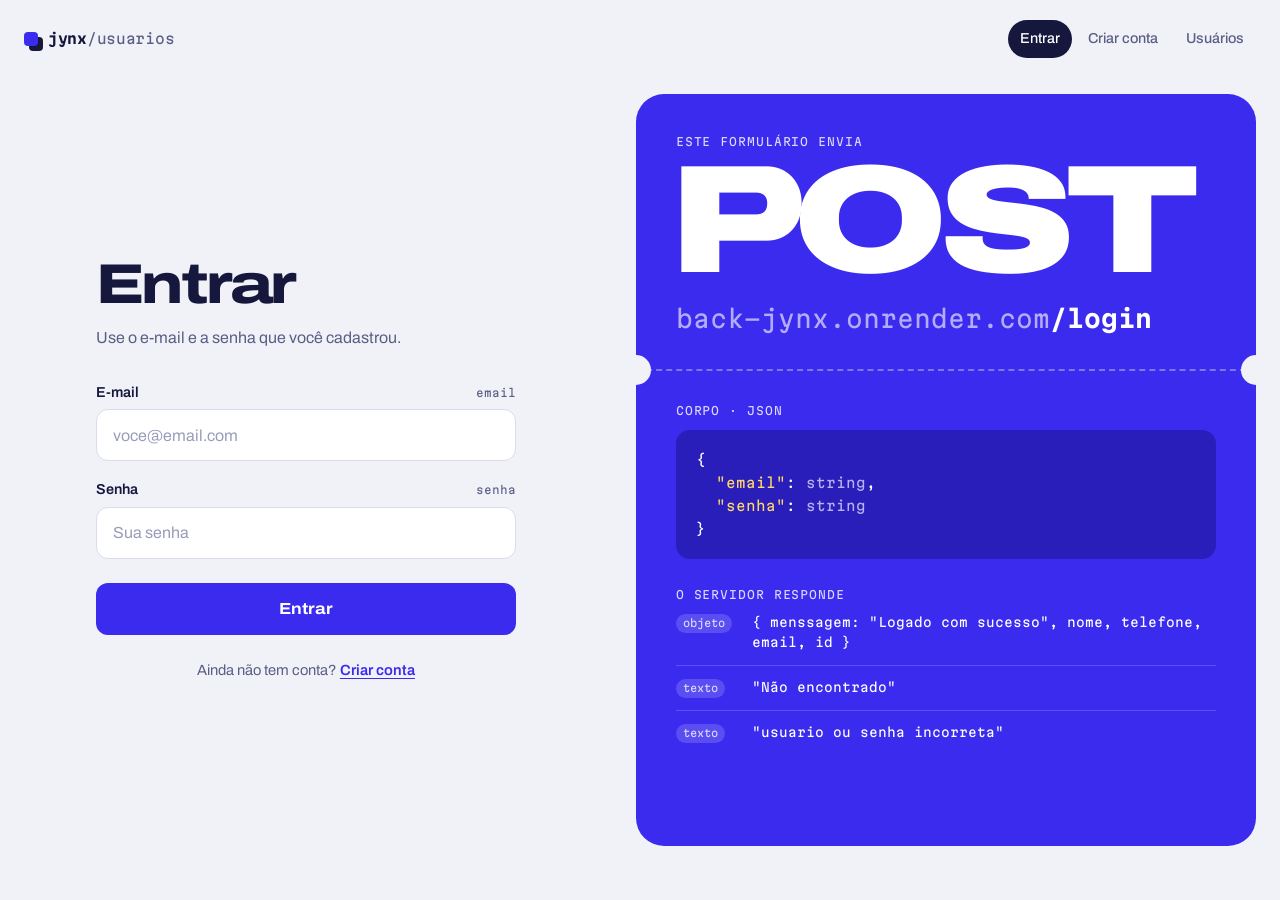
==== index.html @ f6837253 "Adiciona interface de usuários com CRUD Implementa login, cadastro e painel para listar, buscar, edi" ====
<!DOCTYPE html>
<html lang="pt-BR">
<head>
  <meta charset="UTF-8">
  <meta name="viewport" content="width=device-width, initial-scale=1.0">
  <title>Entrar · jynx/usuarios</title>
  <link rel="preconnect" href="https://fonts.googleapis.com">
  <link rel="preconnect" href="https://fonts.gstatic.com" crossorigin>
  <link href="https://fonts.googleapis.com/css2?family=Archivo:wdth,wght@62..125,100..900&family=Martian+Mono:wght@400;700&display=swap" rel="stylesheet">
  <link rel="stylesheet" href="css/style.css">
</head>
<body>

  <header class="topo">
    <a class="marca" href="index.html">
      <span class="marca__ponto" aria-hidden="true"></span>
      <span>jynx<span class="marca__rota">/usuarios</span></span>
    </a>
    <nav class="nav" aria-label="Páginas">
      <a href="index.html" aria-current="page">Entrar</a>
      <a href="cadastro.html">Criar conta</a>
      <a href="usuarios.html">Usuários</a>
    </nav>
  </header>

  <main class="auth">

    <section class="auth__form">
      <h1 class="auth__titulo">Entrar</h1>
      <p class="auth__sub">Use o e-mail e a senha que você cadastrou.</p>

      <form id="form-login" class="form" method="post">
        <div class="campo">
          <label for="email">E-mail <code>email</code></label>
          <input id="email" name="email" type="email" placeholder="voce@email.com" autocomplete="email" required>
        </div>

        <div class="campo">
          <label for="senha">Senha <code>senha</code></label>
          <input id="senha" name="senha" type="password" placeholder="Sua senha" autocomplete="current-password" required>
        </div>

        <!-- O JS escreve a resposta do servidor aqui.
             Adicione a classe mensagem--sucesso ou mensagem--erro. -->
        <p id="mensagem" class="mensagem" role="status"></p>

        <button id="botao-entrar" class="botao" type="submit">Entrar</button>
      </form>

      <p class="auth__troca">Ainda não tem conta? <a href="cadastro.html">Criar conta</a></p>
    </section>

    <aside class="ticket" aria-label="O que este formulário envia ao servidor">
      <p class="ticket__rotulo">Este formulário envia</p>
      <p class="ticket__metodo">POST</p>
      <p class="ticket__rota"><span class="ticket__base">localhost:3000</span>/login</p>

      <div class="ticket__picote" aria-hidden="true"></div>

      <div class="ticket__secao">
        <p class="ticket__rotulo">Corpo · JSON</p>
<pre class="ticket__codigo">{
  <span class="chave">"email"</span>: <span class="tipo">string</span>,
  <span class="chave">"senha"</span>: <span class="tipo">string</span>
}</pre>
      </div>

      <div class="ticket__secao">
        <p class="ticket__rotulo">O servidor responde</p>
        <ul class="ticket__respostas">
          <li>
            <span class="ticket__forma">objeto</span>
            <span>{ menssagem: "Logado com sucesso", nome, telefone, email, id }</span>
          </li>
          <li>
            <span class="ticket__forma">texto</span>
            <span>"Não encontrado"</span>
          </li>
          <li>
            <span class="ticket__forma">texto</span>
            <span>"usuario ou senha incorreta"</span>
          </li>
        </ul>
      </div>
    </aside>

  </main>

  <script src="js/api.js"></script>
  <script src="js/login.js"></script>
</body>
</html>
---- css/style.css ----
/* =========================================================
   jynx/usuarios — estilo compartilhado pelas 3 páginas
   Ideia: cada tela é uma requisição. O "ticket" azul mostra
   exatamente o que o formulário manda para o back-end.
   ========================================================= */

:root {
  --papel: #F1F2F8;
  --branco: #FFFFFF;
  --tinta: #15173D;
  --tinta-suave: #5A5E85;
  --nevoa: #D9DCEC;
  --nevoa-clara: #F6F7FC;

  --cobalto: #3A2BEF;
  --cobalto-escuro: #2617C4;
  --cobalto-claro: #DCD8FF;

  /* cores dos verbos HTTP */
  --get: #0B8A5E;
  --post: var(--cobalto);
  --put: #A86F00;
  --delete: #D2343A;

  --raio: 12px;
  --fonte: "Archivo", system-ui, sans-serif;
  --mono: "Martian Mono", ui-monospace, monospace;
}

*,
*::before,
*::after {
  box-sizing: border-box;
}

html {
  -webkit-text-size-adjust: 100%;
}

body {
  margin: 0;
  min-height: 100vh;
  background: var(--papel);
  color: var(--tinta);
  font-family: var(--fonte);
  font-size: 1rem;
  line-height: 1.5;
  -webkit-font-smoothing: antialiased;
}

h1, h2, h3, p {
  margin: 0;
}

a {
  color: var(--cobalto);
  text-underline-offset: 3px;
}

code,
pre {
  font-family: var(--mono);
}

.sr-only {
  position: absolute;
  width: 1px;
  height: 1px;
  overflow: hidden;
  clip: rect(0 0 0 0);
  white-space: nowrap;
}

:focus-visible {
  outline: 3px solid var(--cobalto);
  outline-offset: 3px;
  border-radius: 4px;
}

/* ---------- topo ---------- */

.topo {
  display: flex;
  align-items: center;
  justify-content: space-between;
  gap: 16px;
  max-width: 1280px;
  margin: 0 auto;
  padding: 20px 24px;
}

.marca {
  display: inline-flex;
  align-items: center;
  gap: 10px;
  color: var(--tinta);
  text-decoration: none;
  font-family: var(--mono);
  font-size: 0.875rem;
  font-weight: 700;
  letter-spacing: -0.02em;
}

.marca__ponto {
  width: 14px;
  height: 14px;
  border-radius: 4px;
  background: var(--cobalto);
  box-shadow: 5px 5px 0 var(--tinta);
}

.marca__rota {
  color: var(--tinta-suave);
  font-weight: 400;
}

.nav {
  display: flex;
  gap: 4px;
  flex-wrap: wrap;
}

.nav a {
  padding: 8px 12px;
  border-radius: 999px;
  color: var(--tinta-suave);
  text-decoration: none;
  font-size: 0.9rem;
  font-weight: 500;
}

.nav a:hover {
  color: var(--tinta);
  background: var(--branco);
}

.nav a[aria-current="page"] {
  color: var(--branco);
  background: var(--tinta);
}

/* ---------- verbos e rotas (os "carimbos") ---------- */

.rota {
  display: inline-flex;
  align-items: center;
  gap: 8px;
  font-family: var(--mono);
  font-size: 0.75rem;
  color: var(--tinta-suave);
}

.verbo {
  display: inline-block;
  padding: 3px 7px 2px;
  border-radius: 6px;
  color: var(--branco);
  font-family: var(--mono);
  font-size: 0.68rem;
  font-weight: 700;
  letter-spacing: 0.04em;
  line-height: 1.4;
}

.verbo--get { background: var(--get); }
.verbo--post { background: var(--post); }
.verbo--put { background: var(--put); }
.verbo--delete { background: var(--delete); }

/* ---------- formulários ---------- */

.form {
  display: grid;
  gap: 18px;
}

.campo {
  display: grid;
  gap: 6px;
}

.campo label {
  display: flex;
  justify-content: space-between;
  align-items: baseline;
  gap: 12px;
  font-size: 0.9rem;
  font-weight: 600;
}

/* a chave JSON que o campo vira no body */
.campo label code {
  font-size: 0.68rem;
  font-weight: 400;
  color: var(--tinta-suave);
}

.campo input {
  width: 100%;
  height: 52px;
  padding: 0 16px;
  border: 1.5px solid var(--nevoa);
  border-radius: var(--raio);
  background: var(--branco);
  color: var(--tinta);
  font: inherit;
  transition: border-color 0.15s, box-shadow 0.15s;
}

.campo input::placeholder {
  color: #9A9DBA;
}

.campo input:hover {
  border-color: #B9BDD8;
}

.campo input:focus {
  outline: none;
  border-color: var(--cobalto);
  box-shadow: 0 0 0 4px rgba(58, 43, 239, 0.15);
}

.campo input:read-only {
  background: var(--nevoa-clara);
}

.form__linha {
  display: grid;
  grid-template-columns: 1fr 1fr;
  gap: 18px;
}

/* ---------- botões ---------- */

.botao {
  display: inline-flex;
  align-items: center;
  justify-content: center;
  gap: 8px;
  height: 52px;
  padding: 0 22px;
  border: 0;
  border-radius: var(--raio);
  background: var(--cobalto);
  color: var(--branco);
  font-family: var(--fonte);
  font-size: 1rem;
  font-weight: 700;
  font-stretch: 112%;
  text-decoration: none;
  cursor: pointer;
  transition: background 0.15s, transform 0.1s, box-shadow 0.15s;
}

.botao:hover {
  background: var(--cobalto-escuro);
  box-shadow: 0 6px 18px -8px rgba(58, 43, 239, 0.7);
}

.botao:active {
  transform: translateY(1px);
}

.botao--pequeno {
  height: 36px;
  padding: 0 12px;
  border-radius: 9px;
  font-size: 0.85rem;
}

.botao--contorno {
  background: transparent;
  color: var(--tinta);
  box-shadow: inset 0 0 0 1.5px var(--nevoa);
}

.botao--contorno:hover {
  background: var(--branco);
  box-shadow: inset 0 0 0 1.5px var(--tinta);
}

.botao--perigo {
  background: transparent;
  color: var(--delete);
  box-shadow: inset 0 0 0 1.5px #F2C6C8;
}

.botao--perigo:hover {
  background: var(--delete);
  color: var(--branco);
  box-shadow: none;
}

/* ---------- mensagens (preencha via JS) ----------
   <p id="mensagem" class="mensagem mensagem--sucesso">...</p>
   <p id="mensagem" class="mensagem mensagem--erro">...</p>
   Vazia = escondida. */

.mensagem {
  padding: 14px 16px;
  border-radius: var(--raio);
  border-left: 4px solid var(--tinta-suave);
  background: var(--branco);
  font-size: 0.92rem;
  font-weight: 500;
}

.mensagem:empty {
  display: none;
}

.mensagem--sucesso {
  border-color: var(--get);
  background: #E3F5EE;
  color: #075C3F;
}

.mensagem--erro {
  border-color: var(--delete);
  background: #FBE7E8;
  color: #8E1E23;
}

/* =========================================================
   Páginas de entrada e cadastro
   ========================================================= */

.auth {
  display: grid;
  grid-template-columns: minmax(0, 1fr) minmax(0, 1.1fr);
  gap: 48px;
  max-width: 1280px;
  min-height: calc(100vh - 84px);
  margin: 0 auto;
  padding: 16px 24px 48px;
}

.auth__form {
  align-self: center;
  justify-self: center;
  width: 100%;
  max-width: 420px;
}

.auth__titulo {
  font-size: clamp(2.5rem, 5vw, 3.5rem);
  font-weight: 800;
  font-stretch: 125%;
  letter-spacing: -0.045em;
  line-height: 0.95;
}

.auth__sub {
  margin: 14px 0 32px;
  color: var(--tinta-suave);
}

.auth__form .botao {
  width: 100%;
  margin-top: 6px;
}

.auth__troca {
  margin-top: 24px;
  color: var(--tinta-suave);
  font-size: 0.92rem;
  text-align: center;
}

.auth__troca a {
  font-weight: 600;
}

/* ---------- o ticket da requisição ---------- */

.ticket {
  position: relative;
  display: flex;
  flex-direction: column;
  overflow: hidden;
  padding: 40px;
  border-radius: 28px;
  background: var(--cobalto);
  color: var(--branco);
  animation: chegar 0.7s cubic-bezier(0.2, 0.8, 0.2, 1) both;
}

.ticket__rotulo {
  margin-bottom: 10px;
  color: var(--cobalto-claro);
  font-family: var(--mono);
  font-size: 0.7rem;
  letter-spacing: 0.08em;
  text-transform: uppercase;
}

.ticket__metodo {
  font-size: clamp(5rem, 12vw, 10rem);
  font-weight: 900;
  font-stretch: 125%;
  letter-spacing: -0.06em;
  line-height: 0.8;
  margin-left: -0.04em;
}

.ticket__rota {
  margin-top: 18px;
  font-family: var(--mono);
  font-size: clamp(1.1rem, 2vw, 1.5rem);
  font-weight: 700;
  word-break: break-all;
}

.ticket__base {
  color: var(--cobalto-claro);
  font-weight: 400;
  opacity: 0.75;
}

/* linha picotada com os dois "furos" do ticket */
.ticket__picote {
  position: relative;
  margin: 32px -40px;
  border-top: 2px dashed rgba(255, 255, 255, 0.35);
}

.ticket__picote::before,
.ticket__picote::after {
  content: "";
  position: absolute;
  top: -16px;
  width: 30px;
  height: 30px;
  border-radius: 50%;
  background: var(--papel);
}

.ticket__picote::before { left: -15px; }
.ticket__picote::after { right: -15px; }

.ticket__codigo {
  margin: 0;
  padding: 18px 20px;
  border-radius: 14px;
  background: rgba(10, 6, 80, 0.32);
  color: var(--branco);
  font-size: 0.85rem;
  line-height: 1.7;
  overflow-x: auto;
}

.ticket__codigo .chave { color: #FFD66B; }
.ticket__codigo .tipo { color: var(--cobalto-claro); opacity: 0.8; }

.ticket__respostas {
  margin: 0;
  padding: 0;
  list-style: none;
}

.ticket__respostas li {
  display: grid;
  grid-template-columns: 64px 1fr;
  gap: 12px;
  align-items: baseline;
  padding: 12px 0;
  border-top: 1px solid rgba(255, 255, 255, 0.18);
  font-family: var(--mono);
  font-size: 0.78rem;
  line-height: 1.6;
}

.ticket__respostas li:first-child {
  border-top: 0;
  padding-top: 0;
}

.ticket__forma {
  justify-self: start;
  padding: 1px 7px;
  border-radius: 999px;
  background: rgba(255, 255, 255, 0.16);
  color: var(--cobalto-claro);
  font-size: 0.65rem;
}

.ticket__secao + .ticket__secao {
  margin-top: 28px;
}

/* =========================================================
   Página de usuários
   ========================================================= */

.painel {
  max-width: 1280px;
  margin: 0 auto;
  padding: 16px 24px 64px;
}

.painel__cabeca {
  display: flex;
  flex-wrap: wrap;
  align-items: flex-end;
  justify-content: space-between;
  gap: 24px;
  padding-bottom: 24px;
  border-bottom: 2px solid var(--tinta);
}

.painel__titulo {
  display: flex;
  align-items: flex-start;
  gap: 12px;
  font-size: clamp(3.25rem, 8vw, 6rem);
  font-weight: 900;
  font-stretch: 125%;
  letter-spacing: -0.06em;
  line-height: 0.85;
}

.painel__total {
  margin-top: 0.3em;
  padding: 4px 10px;
  border-radius: 999px;
  background: var(--cobalto);
  color: var(--branco);
  font-family: var(--mono);
  font-size: 0.9rem;
  font-weight: 700;
  font-stretch: 100%;
  letter-spacing: 0;
  line-height: 1.4;
}

.painel__sub {
  margin-top: 14px;
  color: var(--tinta-suave);
}

.painel__sub strong {
  color: var(--tinta);
}

.painel__acoes {
  display: flex;
  flex-wrap: wrap;
  align-items: center;
  gap: 12px;
}

.painel__grade {
  display: grid;
  grid-template-columns: minmax(0, 1fr) 380px;
  gap: 32px;
  align-items: start;
  margin-top: 32px;
}

.cartao {
  padding: 24px;
  border: 1px solid var(--nevoa);
  border-radius: 20px;
  background: var(--branco);
}

.cartao + .cartao {
  margin-top: 20px;
}

.cartao__cabeca {
  display: flex;
  flex-wrap: wrap;
  align-items: center;
  justify-content: space-between;
  gap: 8px 16px;
  margin-bottom: 20px;
}

.cartao__titulo {
  font-size: 1.35rem;
  font-weight: 800;
  font-stretch: 115%;
  letter-spacing: -0.03em;
}

/* ---------- busca por id ---------- */

.busca {
  display: grid;
  grid-template-columns: 1fr auto;
  gap: 12px;
  align-items: end;
}

.resultado {
  margin-top: 16px;
  padding: 16px;
  border-radius: var(--raio);
  background: var(--nevoa-clara);
  font-family: var(--mono);
  font-size: 0.8rem;
  white-space: pre-wrap;
}

.resultado:empty {
  display: none;
}

/* ---------- tabela ---------- */

.tabela {
  width: 100%;
  border-collapse: collapse;
}

.tabela th {
  padding: 0 12px 12px;
  border-bottom: 1px solid var(--nevoa);
  color: var(--tinta-suave);
  font-family: var(--mono);
  font-size: 0.68rem;
  font-weight: 500;
  letter-spacing: 0.06em;
  text-align: left;
  text-transform: uppercase;
}

.tabela td {
  padding: 14px 12px;
  border-bottom: 1px solid var(--nevoa);
  vertical-align: middle;
}

.tabela tbody tr:last-child td {
  border-bottom: 0;
}

.tabela tbody tr:hover td {
  background: var(--nevoa-clara);
}

.tabela .col-id {
  width: 1%;
  color: var(--cobalto);
  font-family: var(--mono);
  font-size: 0.8rem;
  font-weight: 700;
  white-space: nowrap;
}

.tabela .col-nome {
  font-weight: 600;
}

.tabela .col-email,
.tabela .col-telefone {
  color: var(--tinta-suave);
  font-size: 0.92rem;
}

.tabela .col-acoes {
  width: 1%;
  white-space: nowrap;
}

.acoes {
  display: flex;
  justify-content: flex-end;
  gap: 8px;
}

/* lista vazia: aparece sozinho quando o <tbody> fica vazio */
.vazio {
  display: none;
  padding: 40px 16px;
  color: var(--tinta-suave);
  text-align: center;
}

.lista:has(tbody:empty) .tabela {
  display: none;
}

.lista:has(tbody:empty) .vazio {
  display: block;
}

/* ---------- painel lateral de edição ---------- */

.lateral {
  position: sticky;
  top: 24px;
}

.lateral .form {
  gap: 14px;
}

.lateral__botoes {
  display: grid;
  grid-template-columns: 1fr auto;
  gap: 10px;
  margin-top: 6px;
}

/* =========================================================
   Movimento
   ========================================================= */

@keyframes chegar {
  from {
    opacity: 0;
    transform: translateY(24px) rotate(-1.5deg);
  }
}

@media (prefers-reduced-motion: reduce) {
  *,
  *::before,
  *::after {
    animation: none !important;
    transition: none !important;
  }
}

/* =========================================================
   Responsivo
   ========================================================= */

@media (max-width: 1000px) {
  .painel__grade {
    grid-template-columns: 1fr;
  }

  .lateral {
    position: static;
  }
}

@media (max-width: 860px) {
  .auth {
    grid-template-columns: 1fr;
    gap: 40px;
    min-height: 0;
  }

  .auth__form {
    padding-top: 24px;
  }

  .ticket {
    padding: 32px 24px;
  }

  .ticket__picote {
    margin: 28px -24px;
  }
}

@media (max-width: 720px) {
  .topo,
  .auth,
  .painel {
    padding-left: 16px;
    padding-right: 16px;
  }

  .topo {
    flex-wrap: wrap;
  }

  .form__linha {
    grid-template-columns: 1fr;
  }

  .cartao {
    padding: 18px;
  }

  /* a tabela vira uma pilha de cartões */
  .tabela thead {
    display: none;
  }

  .tabela tr {
    display: grid;
    gap: 4px;
    padding: 14px 0;
    border-bottom: 1px solid var(--nevoa);
  }

  .tabela tbody tr:last-child {
    border-bottom: 0;
  }

  .tabela td {
    display: grid;
    grid-template-columns: 84px 1fr;
    gap: 8px;
    padding: 2px 0;
    border: 0;
  }

  .tabela td::before {
    content: attr(data-rotulo);
    color: var(--tinta-suave);
    font-family: var(--mono);
    font-size: 0.65rem;
    text-transform: uppercase;
    letter-spacing: 0.06em;
    padding-top: 3px;
  }

  .tabela .col-id,
  .tabela .col-acoes {
    width: auto;
  }

  .tabela .col-acoes {
    display: block;
    margin-top: 8px;
  }

  .tabela .col-acoes::before {
    content: none;
  }

  .tabela .col-acoes .acoes {
    justify-content: flex-start;
  }

  .tabela tbody tr:hover td {
    background: none;
  }

  .busca {
    grid-template-columns: 1fr;
  }
}

/* =========================================================
   Acréscimos do JS
   Estados que só existem quando o JavaScript está rodando.
   ========================================================= */

/* Carregando ou com erro, o tbody também fica vazio: sem isto apareceria
   "Nenhum usuário por aqui", o que seria mentira (a lista só não chegou). */
.lista[aria-busy="true"]:has(tbody:empty) .vazio,
.lista:has(.mensagem--erro):has(tbody:empty) .vazio {
  display: none;
}

/* Ao atualizar, as linhas antigas ficam apagadas até as novas chegarem. */
.lista[aria-busy="true"] .tabela {
  opacity: 0.5;
}

/* Campo com problema: o JS marca aria-invalid="true" (o leitor de tela
   também lê esse atributo). */
.campo input[aria-invalid="true"] {
  border-color: var(--delete);
}

/* Botão ocupado durante a requisição: visivelmente "parado". */
.botao:disabled,
.botao:disabled:hover {
  cursor: progress;
  opacity: 0.65;
  transform: none;
  box-shadow: none;
}

.botao--contorno:disabled:hover {
  background: transparent;
  box-shadow: inset 0 0 0 1.5px var(--nevoa);
}

/* Excluir em duas etapas: o botão fica vermelho cheio enquanto espera
   o segundo clique de confirmação. */
.botao-excluir[data-confirmando] {
  background: var(--delete);
  color: var(--branco);
  box-shadow: none;
}

/* O resultado da busca usa as mesmas cores de erro das mensagens. */
.resultado.mensagem--erro {
  background: #FBE7E8;
  color: #8E1E23;
}

/* E-mails longos quebram a linha em vez de criar rolagem horizontal. */
.tabela td,
.resultado {
  overflow-wrap: anywhere;
}

/* Celular: alvos de toque com pelo menos 44px de altura. */
@media (max-width: 720px) {
  .botao--pequeno {
    height: 44px;
  }

  .nav a {
    display: inline-flex;
    align-items: center;
    min-height: 44px;
  }
}
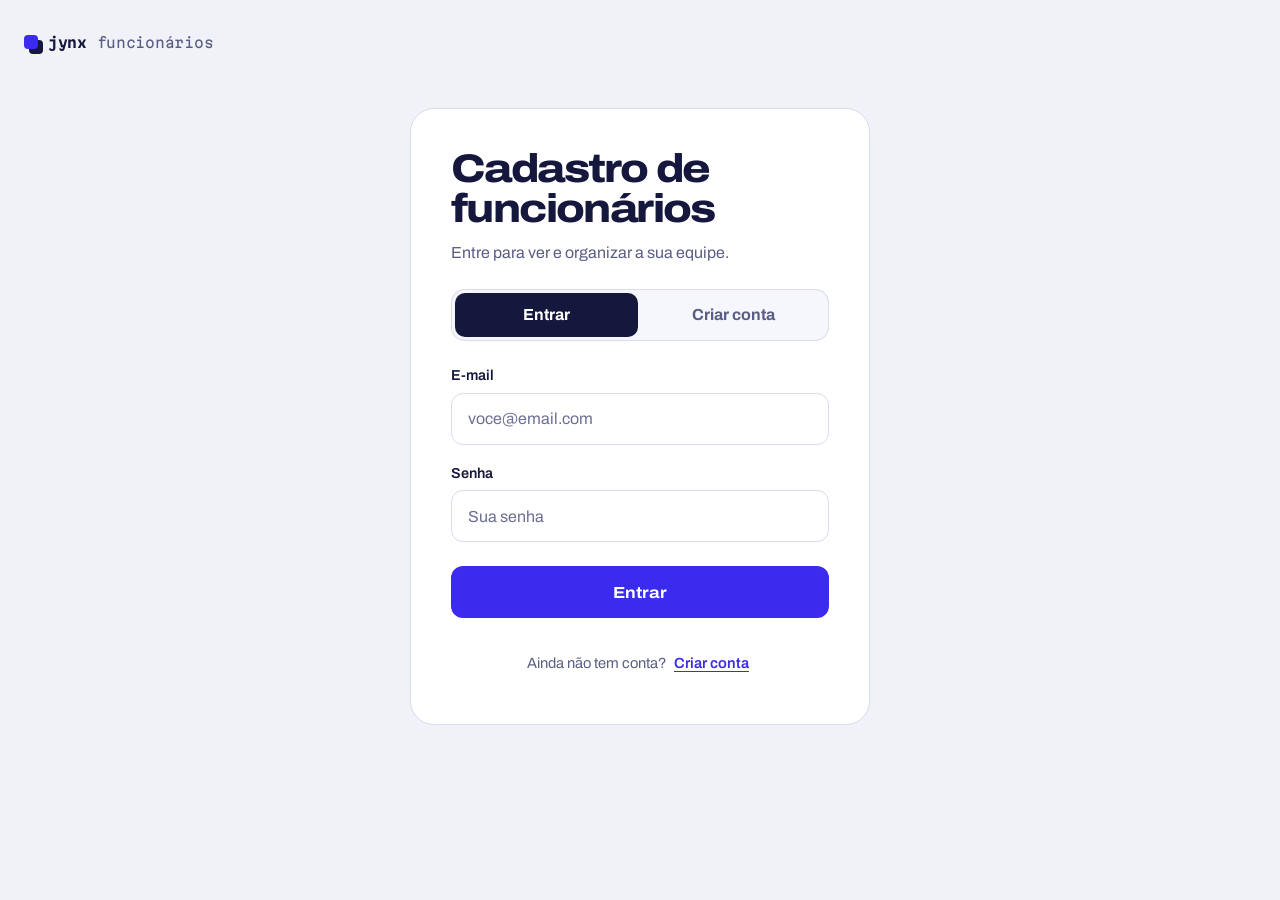
==== commit f429515f: "Transforma painel em gestão de funcionários Reúne login e cadastro em abas e substitui a página de u" ====
--- a/index.html
+++ b/index.html
@@ -3,7 +3,8 @@
 <head>
   <meta charset="UTF-8">
   <meta name="viewport" content="width=device-width, initial-scale=1.0">
-  <title>Entrar · jynx/usuarios</title>
+  <title>Acesso · jynx funcionários</title>
+  <meta name="description" content="Sistema de cadastro de funcionários: entre ou crie sua conta.">
   <link rel="preconnect" href="https://fonts.googleapis.com">
   <link rel="preconnect" href="https://fonts.gstatic.com" crossorigin>
   <link href="https://fonts.googleapis.com/css2?family=Archivo:wdth,wght@62..125,100..900&family=Martian+Mono:wght@400;700&display=swap" rel="stylesheet">
@@ -14,79 +15,93 @@
   <header class="topo">
     <a class="marca" href="index.html">
       <span class="marca__ponto" aria-hidden="true"></span>
-      <span>jynx<span class="marca__rota">/usuarios</span></span>
+      <span>jynx<span class="marca__rota"> funcionários</span></span>
     </a>
-    <nav class="nav" aria-label="Páginas">
-      <a href="index.html" aria-current="page">Entrar</a>
-      <a href="cadastro.html">Criar conta</a>
-      <a href="usuarios.html">Usuários</a>
-    </nav>
   </header>
 
   <main class="auth">
 
-    <section class="auth__form">
-      <h1 class="auth__titulo">Entrar</h1>
-      <p class="auth__sub">Use o e-mail e a senha que você cadastrou.</p>
+    <section class="auth__form" aria-labelledby="titulo-acesso">
+      <h1 id="titulo-acesso" class="auth__titulo">Cadastro de funcionários</h1>
+      <p class="auth__sub">Entre para ver e organizar a sua equipe.</p>
 
-      <form id="form-login" class="form" method="post">
-        <div class="campo">
-          <label for="email">E-mail <code>email</code></label>
-          <input id="email" name="email" type="email" placeholder="voce@email.com" autocomplete="email" required>
-        </div>
-
-        <div class="campo">
-          <label for="senha">Senha <code>senha</code></label>
-          <input id="senha" name="senha" type="password" placeholder="Sua senha" autocomplete="current-password" required>
-        </div>
-
-        <!-- O JS escreve a resposta do servidor aqui.
-             Adicione a classe mensagem--sucesso ou mensagem--erro. -->
-        <p id="mensagem" class="mensagem" role="status"></p>
-
-        <button id="botao-entrar" class="botao" type="submit">Entrar</button>
-      </form>
-
-      <p class="auth__troca">Ainda não tem conta? <a href="cadastro.html">Criar conta</a></p>
-    </section>
-
-    <aside class="ticket" aria-label="O que este formulário envia ao servidor">
-      <p class="ticket__rotulo">Este formulário envia</p>
-      <p class="ticket__metodo">POST</p>
-      <p class="ticket__rota"><span class="ticket__base">localhost:3000</span>/login</p>
-
-      <div class="ticket__picote" aria-hidden="true"></div>
-
-      <div class="ticket__secao">
-        <p class="ticket__rotulo">Corpo · JSON</p>
-<pre class="ticket__codigo">{
-  <span class="chave">"email"</span>: <span class="tipo">string</span>,
-  <span class="chave">"senha"</span>: <span class="tipo">string</span>
-}</pre>
+      <!-- Abas: o JS (acesso.js) troca aria-selected, tabindex e hidden.
+           Sem JS, as duas abas ficariam escondidas, mas nada aqui funciona
+           sem JS mesmo (os formulários dependem do fetch). -->
+      <div class="abas" role="tablist" aria-label="Acesso">
+        <button id="aba-entrar" class="aba" type="button" role="tab"
+                aria-selected="true" aria-controls="painel-entrar">Entrar</button>
+        <button id="aba-criar-conta" class="aba" type="button" role="tab"
+                aria-selected="false" aria-controls="painel-criar-conta" tabindex="-1">Criar conta</button>
       </div>
 
-      <div class="ticket__secao">
-        <p class="ticket__rotulo">O servidor responde</p>
-        <ul class="ticket__respostas">
-          <li>
-            <span class="ticket__forma">objeto</span>
-            <span>{ menssagem: "Logado com sucesso", nome, telefone, email, id }</span>
-          </li>
-          <li>
-            <span class="ticket__forma">texto</span>
-            <span>"Não encontrado"</span>
-          </li>
-          <li>
-            <span class="ticket__forma">texto</span>
-            <span>"usuario ou senha incorreta"</span>
-          </li>
-        </ul>
+      <!-- ===== Entrar ===== -->
+      <div id="painel-entrar" class="aba__painel" role="tabpanel" aria-labelledby="aba-entrar">
+        <form id="form-login" class="form" method="post">
+          <div class="campo">
+            <label for="login-email">E-mail</label>
+            <input id="login-email" name="email" type="email" inputmode="email" placeholder="voce@email.com"
+                   autocomplete="username" maxlength="254" required>
+          </div>
+
+          <div class="campo">
+            <label for="login-senha">Senha</label>
+            <input id="login-senha" name="senha" type="password" placeholder="Sua senha"
+                   autocomplete="current-password" required>
+          </div>
+
+          <p id="login-mensagem" class="mensagem" role="status"></p>
+
+          <button id="botao-entrar" class="botao" type="submit">Entrar</button>
+        </form>
+
+        <p class="auth__troca">Ainda não tem conta? <a href="#criar-conta">Criar conta</a></p>
       </div>
-    </aside>
+
+      <!-- ===== Criar conta ===== -->
+      <div id="painel-criar-conta" class="aba__painel" role="tabpanel" aria-labelledby="aba-criar-conta" hidden>
+        <form id="form-cadastro" class="form" method="post">
+          <div class="campo">
+            <label for="cadastro-nome">Nome</label>
+            <input id="cadastro-nome" name="nome" type="text" placeholder="Seu nome"
+                   autocomplete="name" maxlength="80" required>
+          </div>
+
+          <div class="campo">
+            <label for="cadastro-telefone">Telefone</label>
+            <input id="cadastro-telefone" name="telefone" type="tel" inputmode="tel" placeholder="(81) 99999-0000"
+                   autocomplete="tel" maxlength="20" required>
+          </div>
+
+          <div class="campo">
+            <label for="cadastro-email">E-mail</label>
+            <input id="cadastro-email" name="email" type="email" inputmode="email" placeholder="voce@email.com"
+                   autocomplete="email" maxlength="254" required>
+          </div>
+
+          <div class="campo">
+            <label for="cadastro-senha">Senha</label>
+            <input id="cadastro-senha" name="senha" type="password" placeholder="Crie uma senha"
+                   autocomplete="new-password" aria-describedby="cadastro-senha-ajuda" required>
+            <p id="cadastro-senha-ajuda" class="campo__ajuda">Use pelo menos 6 caracteres. Ela é guardada criptografada.</p>
+          </div>
+
+          <p id="cadastro-mensagem" class="mensagem" role="status"></p>
+
+          <button id="botao-cadastrar" class="botao" type="submit">Criar conta</button>
+        </form>
+
+        <p class="auth__troca">Já tem conta? <a href="#entrar">Entrar</a></p>
+      </div>
+    </section>
 
   </main>
 
+  <!-- A ordem importa: api.js primeiro (ferramentas), depois acesso.js
+       (abas), depois os dois formulários. Ver o topo de cada arquivo. -->
   <script src="js/api.js"></script>
+  <script src="js/acesso.js"></script>
   <script src="js/login.js"></script>
+  <script src="js/cadastro.js"></script>
 </body>
 </html>
--- a/css/style.css
+++ b/css/style.css
@@ -1,7 +1,16 @@
 /* =========================================================
-   jynx/usuarios — estilo compartilhado pelas 3 páginas
-   Ideia: cada tela é uma requisição. O "ticket" azul mostra
-   exatamente o que o formulário manda para o back-end.
+   jynx funcionários — estilo compartilhado pelas páginas
+   index.html (acesso: abas Entrar / Criar conta)
+   painel.html (lista, busca e formulário de funcionários)
+
+   MAPA
+     base ............ cores, fontes, foco
+     topo ............ marca e (no painel) "Olá, nome" + Sair
+     formulários ..... campos, botões e mensagens
+     acesso .......... cartão central da tela de acesso
+     painel .......... cabeçalho, grade, cartões, tabela
+     responsivo ...... mobile first nas quebras de 1000 / 720px
+     acréscimos do JS  estados que só existem com JavaScript
    ========================================================= */
 
 :root {
@@ -16,11 +25,9 @@
   --cobalto-escuro: #2617C4;
   --cobalto-claro: #DCD8FF;
 
-  /* cores dos verbos HTTP */
-  --get: #0B8A5E;
-  --post: var(--cobalto);
-  --put: #A86F00;
-  --delete: #D2343A;
+  /* cores de estado (mensagens e exclusão) */
+  --sucesso: #0B8A5E;
+  --perigo: #D2343A;
 
   --raio: 12px;
   --fonte: "Archivo", system-ui, sans-serif;
@@ -57,11 +64,6 @@
   text-underline-offset: 3px;
 }
 
-code,
-pre {
-  font-family: var(--mono);
-}
-
 .sr-only {
   position: absolute;
   width: 1px;
@@ -81,18 +83,20 @@
 
 .topo {
   display: flex;
+  flex-wrap: wrap; /* num celular estreito, "Olá, nome" + Sair desce de linha */
   align-items: center;
   justify-content: space-between;
-  gap: 16px;
+  gap: 8px 16px;
   max-width: 1280px;
   margin: 0 auto;
-  padding: 20px 24px;
+  padding: 12px 16px;
 }
 
 .marca {
   display: inline-flex;
   align-items: center;
   gap: 10px;
+  min-height: 44px;
   color: var(--tinta);
   text-decoration: none;
   font-family: var(--mono);
@@ -102,6 +106,7 @@
 }
 
 .marca__ponto {
+  flex: none;
   width: 14px;
   height: 14px;
   border-radius: 4px;
@@ -114,59 +119,6 @@
   font-weight: 400;
 }
 
-.nav {
-  display: flex;
-  gap: 4px;
-  flex-wrap: wrap;
-}
-
-.nav a {
-  padding: 8px 12px;
-  border-radius: 999px;
-  color: var(--tinta-suave);
-  text-decoration: none;
-  font-size: 0.9rem;
-  font-weight: 500;
-}
-
-.nav a:hover {
-  color: var(--tinta);
-  background: var(--branco);
-}
-
-.nav a[aria-current="page"] {
-  color: var(--branco);
-  background: var(--tinta);
-}
-
-/* ---------- verbos e rotas (os "carimbos") ---------- */
-
-.rota {
-  display: inline-flex;
-  align-items: center;
-  gap: 8px;
-  font-family: var(--mono);
-  font-size: 0.75rem;
-  color: var(--tinta-suave);
-}
-
-.verbo {
-  display: inline-block;
-  padding: 3px 7px 2px;
-  border-radius: 6px;
-  color: var(--branco);
-  font-family: var(--mono);
-  font-size: 0.68rem;
-  font-weight: 700;
-  letter-spacing: 0.04em;
-  line-height: 1.4;
-}
-
-.verbo--get { background: var(--get); }
-.verbo--post { background: var(--post); }
-.verbo--put { background: var(--put); }
-.verbo--delete { background: var(--delete); }
-
 /* ---------- formulários ---------- */
 
 .form {
@@ -180,19 +132,8 @@
 }
 
 .campo label {
-  display: flex;
-  justify-content: space-between;
-  align-items: baseline;
-  gap: 12px;
   font-size: 0.9rem;
   font-weight: 600;
-}
-
-/* a chave JSON que o campo vira no body */
-.campo label code {
-  font-size: 0.68rem;
-  font-weight: 400;
-  color: var(--tinta-suave);
 }
 
 .campo input {
@@ -208,7 +149,7 @@
 }
 
 .campo input::placeholder {
-  color: #9A9DBA;
+  color: #6B6F93; /* contraste de ~4.8:1 sobre o branco */
 }
 
 .campo input:hover {
@@ -219,16 +160,6 @@
   outline: none;
   border-color: var(--cobalto);
   box-shadow: 0 0 0 4px rgba(58, 43, 239, 0.15);
-}
-
-.campo input:read-only {
-  background: var(--nevoa-clara);
-}
-
-.form__linha {
-  display: grid;
-  grid-template-columns: 1fr 1fr;
-  gap: 18px;
 }
 
 /* ---------- botões ---------- */
@@ -282,19 +213,19 @@
 
 .botao--perigo {
   background: transparent;
-  color: var(--delete);
+  color: var(--perigo);
   box-shadow: inset 0 0 0 1.5px #F2C6C8;
 }
 
 .botao--perigo:hover {
-  background: var(--delete);
+  background: var(--perigo);
   color: var(--branco);
   box-shadow: none;
 }
 
-/* ---------- mensagens (preencha via JS) ----------
-   <p id="mensagem" class="mensagem mensagem--sucesso">...</p>
-   <p id="mensagem" class="mensagem mensagem--erro">...</p>
+/* ---------- mensagens (preenchidas via JS) ----------
+   <p class="mensagem mensagem--sucesso">...</p>
+   <p class="mensagem mensagem--erro">...</p>
    Vazia = escondida. */
 
 .mensagem {
@@ -311,48 +242,49 @@
 }
 
 .mensagem--sucesso {
-  border-color: var(--get);
+  border-color: var(--sucesso);
   background: #E3F5EE;
   color: #075C3F;
 }
 
 .mensagem--erro {
-  border-color: var(--delete);
+  border-color: var(--perigo);
   background: #FBE7E8;
   color: #8E1E23;
 }
 
 /* =========================================================
-   Páginas de entrada e cadastro
+   Tela de acesso (index.html)
    ========================================================= */
 
 .auth {
   display: grid;
-  grid-template-columns: minmax(0, 1fr) minmax(0, 1.1fr);
-  gap: 48px;
+  place-items: start center;
   max-width: 1280px;
-  min-height: calc(100vh - 84px);
   margin: 0 auto;
-  padding: 16px 24px 48px;
+  padding: 8px 16px 48px;
 }
 
 .auth__form {
-  align-self: center;
-  justify-self: center;
   width: 100%;
-  max-width: 420px;
+  max-width: 460px;
+  padding: 28px 20px;
+  border: 1px solid var(--nevoa);
+  border-radius: 24px;
+  background: var(--branco);
+  animation: chegar 0.6s cubic-bezier(0.2, 0.8, 0.2, 1) both;
 }
 
 .auth__titulo {
-  font-size: clamp(2.5rem, 5vw, 3.5rem);
+  font-size: clamp(1.75rem, 6vw, 2.5rem);
   font-weight: 800;
-  font-stretch: 125%;
-  letter-spacing: -0.045em;
-  line-height: 0.95;
+  font-stretch: 115%;
+  letter-spacing: -0.04em;
+  line-height: 1;
 }
 
 .auth__sub {
-  margin: 14px 0 32px;
+  margin: 12px 0 24px;
   color: var(--tinta-suave);
 }
 
@@ -369,134 +301,19 @@
 }
 
 .auth__troca a {
+  display: inline-block;
+  padding: 10px 4px; /* área de toque maior sem mudar o visual */
   font-weight: 600;
 }
 
-/* ---------- o ticket da requisição ---------- */
-
-.ticket {
-  position: relative;
-  display: flex;
-  flex-direction: column;
-  overflow: hidden;
-  padding: 40px;
-  border-radius: 28px;
-  background: var(--cobalto);
-  color: var(--branco);
-  animation: chegar 0.7s cubic-bezier(0.2, 0.8, 0.2, 1) both;
-}
-
-.ticket__rotulo {
-  margin-bottom: 10px;
-  color: var(--cobalto-claro);
-  font-family: var(--mono);
-  font-size: 0.7rem;
-  letter-spacing: 0.08em;
-  text-transform: uppercase;
-}
-
-.ticket__metodo {
-  font-size: clamp(5rem, 12vw, 10rem);
-  font-weight: 900;
-  font-stretch: 125%;
-  letter-spacing: -0.06em;
-  line-height: 0.8;
-  margin-left: -0.04em;
-}
-
-.ticket__rota {
-  margin-top: 18px;
-  font-family: var(--mono);
-  font-size: clamp(1.1rem, 2vw, 1.5rem);
-  font-weight: 700;
-  word-break: break-all;
-}
-
-.ticket__base {
-  color: var(--cobalto-claro);
-  font-weight: 400;
-  opacity: 0.75;
-}
-
-/* linha picotada com os dois "furos" do ticket */
-.ticket__picote {
-  position: relative;
-  margin: 32px -40px;
-  border-top: 2px dashed rgba(255, 255, 255, 0.35);
-}
-
-.ticket__picote::before,
-.ticket__picote::after {
-  content: "";
-  position: absolute;
-  top: -16px;
-  width: 30px;
-  height: 30px;
-  border-radius: 50%;
-  background: var(--papel);
-}
-
-.ticket__picote::before { left: -15px; }
-.ticket__picote::after { right: -15px; }
-
-.ticket__codigo {
-  margin: 0;
-  padding: 18px 20px;
-  border-radius: 14px;
-  background: rgba(10, 6, 80, 0.32);
-  color: var(--branco);
-  font-size: 0.85rem;
-  line-height: 1.7;
-  overflow-x: auto;
-}
-
-.ticket__codigo .chave { color: #FFD66B; }
-.ticket__codigo .tipo { color: var(--cobalto-claro); opacity: 0.8; }
-
-.ticket__respostas {
-  margin: 0;
-  padding: 0;
-  list-style: none;
-}
-
-.ticket__respostas li {
-  display: grid;
-  grid-template-columns: 64px 1fr;
-  gap: 12px;
-  align-items: baseline;
-  padding: 12px 0;
-  border-top: 1px solid rgba(255, 255, 255, 0.18);
-  font-family: var(--mono);
-  font-size: 0.78rem;
-  line-height: 1.6;
-}
-
-.ticket__respostas li:first-child {
-  border-top: 0;
-  padding-top: 0;
-}
-
-.ticket__forma {
-  justify-self: start;
-  padding: 1px 7px;
-  border-radius: 999px;
-  background: rgba(255, 255, 255, 0.16);
-  color: var(--cobalto-claro);
-  font-size: 0.65rem;
-}
-
-.ticket__secao + .ticket__secao {
-  margin-top: 28px;
-}
-
 /* =========================================================
-   Página de usuários
+   Painel de funcionários (painel.html)
    ========================================================= */
 
 .painel {
   max-width: 1280px;
   margin: 0 auto;
-  padding: 16px 24px 64px;
+  padding: 8px 16px 64px;
 }
 
 .painel__cabeca {
@@ -504,24 +321,25 @@
   flex-wrap: wrap;
   align-items: flex-end;
   justify-content: space-between;
-  gap: 24px;
+  gap: 20px;
   padding-bottom: 24px;
   border-bottom: 2px solid var(--tinta);
 }
 
 .painel__titulo {
   display: flex;
+  flex-wrap: wrap;
   align-items: flex-start;
-  gap: 12px;
-  font-size: clamp(3.25rem, 8vw, 6rem);
+  gap: 8px 12px;
+  font-size: clamp(2rem, 8vw, 5rem);
   font-weight: 900;
   font-stretch: 125%;
   letter-spacing: -0.06em;
-  line-height: 0.85;
+  line-height: 0.9;
 }
 
 .painel__total {
-  margin-top: 0.3em;
+  margin-top: 0.2em;
   padding: 4px 10px;
   border-radius: 999px;
   background: var(--cobalto);
@@ -539,10 +357,6 @@
   color: var(--tinta-suave);
 }
 
-.painel__sub strong {
-  color: var(--tinta);
-}
-
 .painel__acoes {
   display: flex;
   flex-wrap: wrap;
@@ -552,21 +366,18 @@
 
 .painel__grade {
   display: grid;
-  grid-template-columns: minmax(0, 1fr) 380px;
-  gap: 32px;
+  grid-template-columns: minmax(0, 1fr);
+  gap: 24px;
   align-items: start;
-  margin-top: 32px;
+  margin-top: 24px;
 }
 
 .cartao {
-  padding: 24px;
+  min-width: 0;
+  padding: 18px;
   border: 1px solid var(--nevoa);
   border-radius: 20px;
   background: var(--branco);
-}
-
-.cartao + .cartao {
-  margin-top: 20px;
 }
 
 .cartao__cabeca {
@@ -585,69 +396,43 @@
   letter-spacing: -0.03em;
 }
 
-/* ---------- busca por id ---------- */
-
-.busca {
-  display: grid;
-  grid-template-columns: 1fr auto;
-  gap: 12px;
-  align-items: end;
-}
-
-.resultado {
-  margin-top: 16px;
-  padding: 16px;
-  border-radius: var(--raio);
-  background: var(--nevoa-clara);
-  font-family: var(--mono);
-  font-size: 0.8rem;
-  white-space: pre-wrap;
-}
-
-.resultado:empty {
-  display: none;
-}
-
-/* ---------- tabela ---------- */
+/* ---------- tabela (no celular, uma pilha de cartões) ---------- */
 
 .tabela {
   width: 100%;
   border-collapse: collapse;
 }
 
-.tabela th {
-  padding: 0 12px 12px;
+.tabela thead {
+  display: none;
+}
+
+.tabela tr {
+  display: grid;
+  gap: 4px;
+  padding: 14px 0;
   border-bottom: 1px solid var(--nevoa);
+}
+
+.tabela tbody tr:last-child {
+  border-bottom: 0;
+}
+
+.tabela td {
+  display: grid;
+  grid-template-columns: 84px minmax(0, 1fr);
+  gap: 8px;
+  padding: 2px 0;
+}
+
+.tabela td::before {
+  content: attr(data-rotulo);
   color: var(--tinta-suave);
   font-family: var(--mono);
-  font-size: 0.68rem;
-  font-weight: 500;
+  font-size: 0.65rem;
+  text-transform: uppercase;
   letter-spacing: 0.06em;
-  text-align: left;
-  text-transform: uppercase;
-}
-
-.tabela td {
-  padding: 14px 12px;
-  border-bottom: 1px solid var(--nevoa);
-  vertical-align: middle;
-}
-
-.tabela tbody tr:last-child td {
-  border-bottom: 0;
-}
-
-.tabela tbody tr:hover td {
-  background: var(--nevoa-clara);
-}
-
-.tabela .col-id {
-  width: 1%;
-  color: var(--cobalto);
-  font-family: var(--mono);
-  font-size: 0.8rem;
-  font-weight: 700;
-  white-space: nowrap;
+  padding-top: 3px;
 }
 
 .tabela .col-nome {
@@ -661,22 +446,30 @@
 }
 
 .tabela .col-acoes {
-  width: 1%;
-  white-space: nowrap;
+  display: block;
+  margin-top: 8px;
+}
+
+.tabela .col-acoes::before {
+  content: none;
 }
 
 .acoes {
   display: flex;
-  justify-content: flex-end;
+  flex-wrap: wrap;
   gap: 8px;
 }
 
 /* lista vazia: aparece sozinho quando o <tbody> fica vazio */
 .vazio {
   display: none;
-  padding: 40px 16px;
+  padding: 32px 16px;
   color: var(--tinta-suave);
   text-align: center;
+}
+
+.vazio .botao {
+  margin-top: 12px;
 }
 
 .lista:has(tbody:empty) .tabela {
@@ -687,12 +480,7 @@
   display: block;
 }
 
-/* ---------- painel lateral de edição ---------- */
-
-.lateral {
-  position: sticky;
-  top: 24px;
-}
+/* ---------- formulário lateral (novo / editar) ---------- */
 
 .lateral .form {
   gap: 14px;
@@ -700,7 +488,7 @@
 
 .lateral__botoes {
   display: grid;
-  grid-template-columns: 1fr auto;
+  grid-template-columns: minmax(0, 1fr);
   gap: 10px;
   margin-top: 6px;
 }
@@ -712,7 +500,7 @@
 @keyframes chegar {
   from {
     opacity: 0;
-    transform: translateY(24px) rotate(-1.5deg);
+    transform: translateY(16px);
   }
 }
 
@@ -722,121 +510,112 @@
   *::after {
     animation: none !important;
     transition: none !important;
+    scroll-behavior: auto !important;
   }
 }
 
 /* =========================================================
-   Responsivo
+   Responsivo (mobile first: o que está acima vale para o
+   celular; daqui para baixo, telas maiores)
    ========================================================= */
 
-@media (max-width: 1000px) {
-  .painel__grade {
-    grid-template-columns: 1fr;
-  }
-
-  .lateral {
-    position: static;
-  }
-}
-
-@media (max-width: 860px) {
+/* Celular: alvos de toque com pelo menos 44px de altura. */
+@media (max-width: 720px) {
+  .botao--pequeno {
+    height: 44px;
+  }
+}
+
+@media (min-width: 721px) {
+  .topo {
+    padding: 20px 24px;
+  }
+
   .auth {
-    grid-template-columns: 1fr;
-    gap: 40px;
-    min-height: 0;
+    padding: 24px 24px 64px;
   }
 
   .auth__form {
-    padding-top: 24px;
-  }
-
-  .ticket {
-    padding: 32px 24px;
-  }
-
-  .ticket__picote {
-    margin: 28px -24px;
-  }
-}
-
-@media (max-width: 720px) {
-  .topo,
-  .auth,
+    padding: 40px;
+  }
+
   .painel {
-    padding-left: 16px;
-    padding-right: 16px;
-  }
-
-  .topo {
-    flex-wrap: wrap;
-  }
-
-  .form__linha {
-    grid-template-columns: 1fr;
+    padding: 16px 24px 64px;
   }
 
   .cartao {
-    padding: 18px;
-  }
-
-  /* a tabela vira uma pilha de cartões */
+    padding: 24px;
+  }
+
+  .lateral__botoes {
+    grid-template-columns: minmax(0, 1fr) auto;
+  }
+
+  /* tabela de verdade, com cabeçalho */
   .tabela thead {
-    display: none;
+    display: table-header-group;
   }
 
   .tabela tr {
-    display: grid;
-    gap: 4px;
-    padding: 14px 0;
+    display: table-row;
+    padding: 0;
+    border: 0;
+  }
+
+  .tabela th {
+    padding: 0 12px 12px;
     border-bottom: 1px solid var(--nevoa);
-  }
-
-  .tabela tbody tr:last-child {
-    border-bottom: 0;
-  }
-
-  .tabela td {
-    display: grid;
-    grid-template-columns: 84px 1fr;
-    gap: 8px;
-    padding: 2px 0;
-    border: 0;
-  }
-
-  .tabela td::before {
-    content: attr(data-rotulo);
     color: var(--tinta-suave);
     font-family: var(--mono);
-    font-size: 0.65rem;
+    font-size: 0.68rem;
+    font-weight: 500;
+    letter-spacing: 0.06em;
+    text-align: left;
     text-transform: uppercase;
-    letter-spacing: 0.06em;
-    padding-top: 3px;
-  }
-
-  .tabela .col-id,
+  }
+
+  .tabela td {
+    display: table-cell;
+    padding: 14px 12px;
+    border-bottom: 1px solid var(--nevoa);
+    vertical-align: middle;
+  }
+
+  .tabela td::before {
+    content: none;
+  }
+
+  .tabela tbody tr:last-child td {
+    border-bottom: 0;
+  }
+
+  .tabela tbody tr:hover td {
+    background: var(--nevoa-clara);
+  }
+
   .tabela .col-acoes {
-    width: auto;
-  }
-
-  .tabela .col-acoes {
-    display: block;
-    margin-top: 8px;
-  }
-
-  .tabela .col-acoes::before {
-    content: none;
-  }
-
-  .tabela .col-acoes .acoes {
-    justify-content: flex-start;
-  }
-
-  .tabela tbody tr:hover td {
-    background: none;
-  }
-
-  .busca {
-    grid-template-columns: 1fr;
+    width: 1%;
+    margin-top: 0;
+    white-space: nowrap;
+  }
+
+  .acoes {
+    flex-wrap: nowrap;
+    justify-content: flex-end;
+  }
+}
+
+@media (min-width: 1001px) {
+  .painel__grade {
+    grid-template-columns: minmax(0, 1fr) 380px;
+    gap: 32px;
+    margin-top: 32px;
+  }
+
+  /* o formulário acompanha a rolagem ao lado da lista */
+  .lateral {
+    position: sticky;
+    top: 24px;
   }
 }
 
@@ -845,8 +624,14 @@
    Estados que só existem quando o JavaScript está rodando.
    ========================================================= */
 
+/* O atributo hidden precisa vencer regras como ".tabela tr { display: grid }":
+   sem o !important, linhas filtradas pela busca continuariam aparecendo. */
+[hidden] {
+  display: none !important;
+}
+
 /* Carregando ou com erro, o tbody também fica vazio: sem isto apareceria
-   "Nenhum usuário por aqui", o que seria mentira (a lista só não chegou). */
+   "Nenhum funcionário cadastrado", o que seria mentira (a lista só não chegou). */
 .lista[aria-busy="true"]:has(tbody:empty) .vazio,
 .lista:has(.mensagem--erro):has(tbody:empty) .vazio {
   display: none;
@@ -860,7 +645,13 @@
 /* Campo com problema: o JS marca aria-invalid="true" (o leitor de tela
    também lê esse atributo). */
 .campo input[aria-invalid="true"] {
-  border-color: var(--delete);
+  border-color: var(--perigo);
+}
+
+/* Texto de ajuda embaixo de um campo (ligado a ele por aria-describedby). */
+.campo__ajuda {
+  color: var(--tinta-suave);
+  font-size: 0.85rem;
 }
 
 /* Botão ocupado durante a requisição: visivelmente "parado". */
@@ -880,32 +671,90 @@
 /* Excluir em duas etapas: o botão fica vermelho cheio enquanto espera
    o segundo clique de confirmação. */
 .botao-excluir[data-confirmando] {
-  background: var(--delete);
+  background: var(--perigo);
   color: var(--branco);
   box-shadow: none;
 }
 
-/* O resultado da busca usa as mesmas cores de erro das mensagens. */
-.resultado.mensagem--erro {
-  background: #FBE7E8;
-  color: #8E1E23;
-}
-
-/* E-mails longos quebram a linha em vez de criar rolagem horizontal. */
+/* E-mails e nomes longos quebram a linha em vez de criar rolagem horizontal. */
 .tabela td,
-.resultado {
+.sessao__ola {
   overflow-wrap: anywhere;
 }
 
-/* Celular: alvos de toque com pelo menos 44px de altura. */
-@media (max-width: 720px) {
-  .botao--pequeno {
-    height: 44px;
-  }
-
-  .nav a {
-    display: inline-flex;
-    align-items: center;
-    min-height: 44px;
-  }
-}
+/* ---------- abas da tela de acesso ---------- */
+
+.abas {
+  display: grid;
+  grid-template-columns: 1fr 1fr;
+  gap: 4px;
+  margin-bottom: 24px;
+  padding: 4px;
+  border-radius: 14px;
+  background: var(--nevoa-clara);
+  box-shadow: inset 0 0 0 1px var(--nevoa);
+}
+
+.aba {
+  min-height: 44px;
+  border: 0;
+  border-radius: 10px;
+  background: transparent;
+  color: var(--tinta-suave);
+  font: inherit;
+  font-weight: 700;
+  cursor: pointer;
+  transition: background 0.15s, color 0.15s;
+}
+
+.aba:hover {
+  color: var(--tinta);
+}
+
+.aba[aria-selected="true"] {
+  background: var(--tinta);
+  color: var(--branco);
+}
+
+/* ---------- cabeçalho do painel: "Olá, nome" + Sair ---------- */
+
+.sessao {
+  display: flex;
+  align-items: center;
+  gap: 12px;
+  min-width: 0;
+}
+
+.sessao__ola {
+  min-width: 0;
+  color: var(--tinta-suave);
+  font-size: 0.92rem;
+}
+
+.sessao__ola strong {
+  color: var(--tinta);
+}
+
+/* ---------- busca de funcionários ---------- */
+
+.busca {
+  display: grid;
+  gap: 8px;
+  margin-bottom: 16px;
+}
+
+.busca__resumo {
+  color: var(--tinta-suave);
+  font-size: 0.9rem;
+}
+
+.busca__resumo:empty {
+  display: none;
+}
+
+/* ---------- formulário em dois modos ---------- */
+
+/* O título recebe foco só pelo JS; o contorno não precisa aparecer. */
+.cartao__titulo:focus {
+  outline: none;
+}
